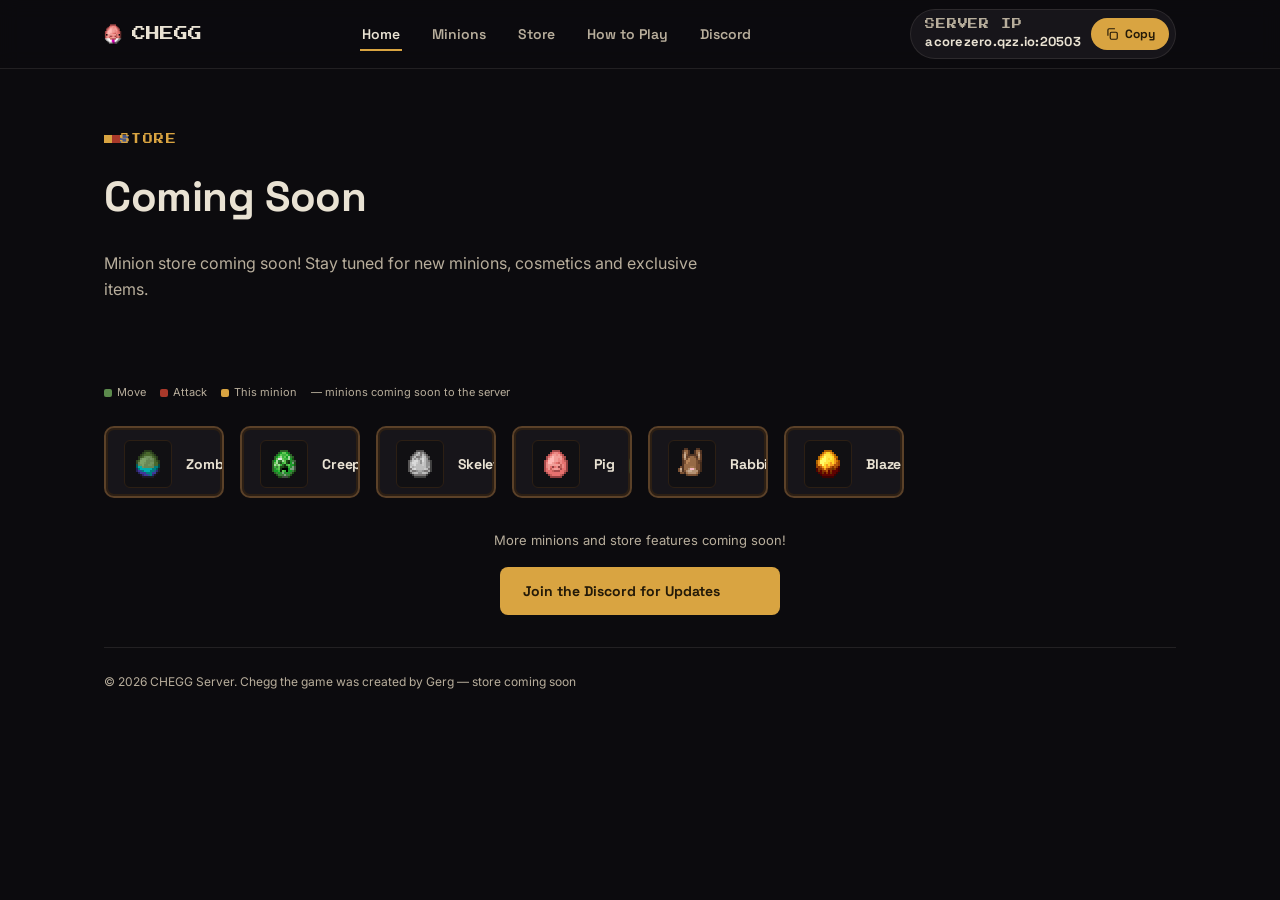
==== coming-soon.html @ 3956e241 "Add coming-soon store page with minion icons" ====
<!DOCTYPE html>
<html lang="en">
<head>
  <meta charset="UTF-8">
  <meta name="viewport" content="width=device-width, initial-scale=1">
  <title>CHEGG — Coming Soon Store</title>
  <link rel="icon" href="src/favicon.png">
  <link rel="preconnect" href="https://fonts.googleapis.com">
  <link href="https://fonts.googleapis.com/css2?family=Press+Start+2P&family=Space+Grotesk:wght@500;700&family=Inter:wght@400;500;600&display=swap" rel="stylesheet">
  <link rel="stylesheet" href="styles.css">
</head>
<body>

<nav class="site-nav">
  <div class="container">
    <a class="brand" href="/"><span class="brand-egg"></span>CHEGG</a>
    <ul class="nav-links">
      <li><a href="/" class="active">Home</a></li>
      <li><a href="minions">Minions</a></li>
      <li><a href="coming-soon">Store</a></li>
      <li><a href="how-to-play">How to Play</a></li>
      <li><a href="discord">Discord</a></li>
    </ul>
    <div class="nav-cta">
      <div class="ip-pill">
        <div><div class="ip-label">SERVER IP</div><div class="ip-value">acorezero.qzz.io:20503</div></div>
        <button class="copy-btn" data-copy-ip aria-label="Copy server IP">
          <svg viewBox="0 0 24 24" fill="none" stroke="currentColor" stroke-width="2"><rect x="9" y="9" width="12" height="12" rx="2"/><path d="M5 15V5a2 2 0 0 1 2-2h10"/></svg>
          <span class="copy-label">Copy</span>
        </button>
      </div>
      <button class="nav-toggle" aria-label="Toggle menu">☰</button>
    </div>
  </div>
</nav>

<header style="padding:56px 0 0;">
  <div class="container">
    <span class="eyebrow">STORE</span>
    <h1 style="font-size:clamp(28px,4vw,42px); max-width:700px;">Coming Soon</h1>
    <p style="max-width:640px; font-size:16px;">Minion store coming soon! Stay tuned for new minions, cosmetics and exclusive items.</p>
  </div>
</header>

<section class="section-tight">
  <div class="container">
    <div class="pattern-legend" style="margin-bottom:24px;">
      <span><i style="background:#5c8a4c"></i>Move</span>
      <span><i style="background:#a9392a"></i>Attack</span>
      <span><i style="background:#d9a441"></i>This minion</span>
      <span style="color:var(--cream-dim);">— minions coming soon to the server</span>
    </div>

    <div class="minion-grid" style="grid-template-columns: repeat(auto-fill, minmax(120px, 1fr)); gap: 16px;">
      <div class="minion-card" style="background:var(--panel); border-radius:var(--radius); border:2px solid var(--frame); box-shadow: inset 0 0 0 2px var(--frame-lo); display:flex; flex-direction:column;">
        <div class="m-head" style="padding:12px 18px 8px;">
          <div class="m-icon" style="width:48px; height:48px; border-radius:6px; background:var(--board-a); border:1px solid var(--frame-lo); display:flex; align-items:center; justify-content:center; flex-shrink:0;">
            <img src="src/mob-zombie.png" alt="Zombie minion" loading="lazy" style="width:32px; height:32px; object-fit:contain;">
          </div>
          <h3 class="m-name" style="font-size:14px; margin:0;">Zombie</h3>
          <span class="m-tag tag-offense" style="font-size:9px; margin-top:4px;">Offense</span>
        </div>
      </div>
      <div class="minion-card" style="background:var(--panel); border-radius:var(--radius); border:2px solid var(--frame); box-shadow: inset 0 0 0 2px var(--frame-lo); display:flex; flex-direction:column;">
        <div class="m-head" style="padding:12px 18px 8px;">
          <div class="m-icon" style="width:48px; height:48px; border-radius:6px; background:var(--board-a); border:1px solid var(--frame-lo); display:flex; align-items:center; justify-content:center; flex-shrink:0;">
            <img src="src/mob-creeper.png" alt="Creeper minion" loading="lazy" style="width:32px; height:32px; object-fit:contain;">
          </div>
          <h3 class="m-name" style="font-size:14px; margin:0;">Creeper</h3>
          <span class="m-tag tag-offense" style="font-size:9px; margin-top:4px;">Offense</span>
        </div>
      </div>
      <div class="minion-card" style="background:var(--panel); border-radius:var(--radius); border:2px solid var(--frame); box-shadow: inset 0 0 0 2px var(--frame-lo); display:flex; flex-direction:column;">
        <div class="m-head" style="padding:12px 18px 8px;">
          <div class="m-icon" style="width:48px; height:48px; border-radius:6px; background:var(--board-a); border:1px solid var(--frame-lo); display:flex; align-items:center; justify-content:center; flex-shrink:0;">
            <img src="src/mob-skeleton.png" alt="Skeleton minion" loading="lazy" style="width:32px; height:32px; object-fit:contain;">
          </div>
          <h3 class="m-name" style="font-size:14px; margin:0;">Skeleton</h3>
          <span class="m-tag tag-offense" style="font-size:9px; margin-top:4px;">Offense</span>
        </div>
      </div>
      <div class="minion-card" style="background:var(--panel); border-radius:var(--radius); border:2px solid var(--frame); box-shadow: inset 0 0 0 2px var(--frame-lo); display:flex; flex-direction:column;">
        <div class="m-head" style="padding:12px 18px 8px;">
          <div class="m-icon" style="width:48px; height:48px; border-radius:6px; background:var(--board-a); border:1px solid var(--frame-lo); display:flex; align-items:center; justify-content:center; flex-shrink:0;">
            <img src="src/mob-pig.png" alt="Pig minion" loading="lazy" style="width:32px; height:32px; object-fit:contain;">
          </div>
          <h3 class="m-name" style="font-size:14px; margin:0;">Pig</h3>
          <span class="m-tag tag-support" style="font-size:9px; margin-top:4px;">Support</span>
        </div>
      </div>
      <div class="minion-card" style="background:var(--panel); border-radius:var(--radius); border:2px solid var(--frame); box-shadow: inset 0 0 0 2px var(--frame-lo); display:flex; flex-direction:column;">
        <div class="m-head" style="padding:12px 18px 8px;">
          <div class="m-icon" style="width:48px; height:48px; border-radius:6px; background:var(--board-a); border:1px solid var(--frame-lo); display:flex; align-items:center; justify-content:center; flex-shrink:0;">
            <img src="src/mob-rabbit.png" alt="Rabbit minion" loading="lazy" style="width:32px; height:32px; object-fit:contain;">
          </div>
          <h3 class="m-name" style="font-size:14px; margin:0;">Rabbit</h3>
          <span class="m-tag tag-support" style="font-size:9px; margin-top:4px;">Support</span>
        </div>
      </div>
      <div class="minion-card" style="background:var(--panel); border-radius:var(--radius); border:2px solid var(--frame); box-shadow: inset 0 0 0 2px var(--frame-lo); display:flex; flex-direction:column;">
        <div class="m-head" style="padding:12px 18px 8px;">
          <div class="m-icon" style="width:48px; height:48px; border-radius:6px; background:var(--board-a); border:1px solid var(--frame-lo); display:flex; align-items:center; justify-content:center; flex-shrink:0;">
            <img src="src/mob-blaze.png" alt="Blaze minion" loading="lazy" style="width:32px; height:32px; object-fit:contain;">
          </div>
          <h3 class="m-name" style="font-size:14px; margin:0;">Blaze</h3>
          <span class="m-tag tag-offense" style="font-size:9px; margin-top:4px;">Offense</span>
        </div>
      </div>
    </div>

    <div style="margin:32px 0; text-align:center;">
      <p style="font-size:13px; color:var(--cream-dim); margin-bottom:16px;">More minions and store features coming soon!</p>
      <button class="btn btn-primary" style="width:100%; max-width:280px; padding:14px 22px;">Join the Discord for Updates</button>
    </div>

    <footer style="margin-top:32px; padding-top:24px; border-top:1px solid var(--line); font-size:12px; color:var(--cream-dim);">
      © 2026 CHEGG Server. Chegg the game was created by Gerg — store coming soon
    </footer>
  </div>
</section>

<script src="minions-data.js"></script>
<script src="app.js"></script>
</body>
</html>
---- styles.css ----
/* ============================================================
   CHEGG — Official Server
   Design tokens grounded in the game's own materials:
   the checkerboard, red/blue spawn zones, item frames, mana. */

:root{
  --void:      #0c0b0e;
  --panel:     #17151a;
  --panel-2:   #1e1b21;
  --board-a:   #111013;
  --board-b:   #1d1a20;
  --cream:     #e9e2d3;
  --cream-dim: #b8ae9c;
  --red:       #a9392a;
  --red-dim:   #6e2a20;
  --blue:      #48598c;
  --blue-dim:  #333f63;
  --amber:     #d9a441;
  --amber-hi:  #f2c369;
  --green:     #5c8a4c;
  --frame:     #5b4128;
  --frame-lo:  #2c1f14;
  --line:      rgba(233,226,211,0.10);
  --shadow:    0 20px 50px rgba(0,0,0,0.45);
  --radius:    10px;
  --font-pixel: "Press Start 2P", monospace;
  --font-head:  "Space Grotesk", sans-serif;
  --font-body:  "Inter", sans-serif;
}

*{box-sizing:border-box;}
html{scroll-behavior:smooth;}
body{
  margin:0;
  background:var(--void);
  color:var(--cream);
  font-family:var(--font-body);
  font-size:16px;
  line-height:1.6;
  -webkit-font-smoothing:antialiased;
}
img{max-width:100%;display:block;}
a{color:inherit;text-decoration:none;}
h1,h2,h3,h4{font-family:var(--font-head);margin:0 0 .5em;font-weight:700;letter-spacing:-0.01em;}
p{margin:0 0 1em;color:var(--cream-dim);} 
.container{max-width:1120px;margin:0 auto;padding:0 24px;} 
.eyebrow{
  font-family:var(--font-pixel);
  font-size:10px;
  letter-spacing:.14em;
  color:var(--amber);
  display:inline-flex;
  align-items:center;
  gap:8px;
  margin-bottom:16px;
}
.eyebrow::before{
  content:"";
  width:8px;height:8px;
  background:var(--amber);
  box-shadow:8px 0 0 var(--red), 16px 0 0 var(--blue);
}
:focus-visible{outline:2px solid var(--amber-hi);outline-offset:3px;}
@media (prefers-reduced-motion: reduce){
  *{animation-duration:.001ms !important; transition-duration:.001ms !important;}
}

/* ---------- checkerboard texture ---------- */
.checker{
  background-image:
    repeating-conic-gradient(var(--board-b) 0% 25%, var(--board-a) 0% 50%);
  background-size: 44px 44px;
}
.checker-strip{
  height:14px;
  background-image: repeating-linear-gradient(90deg, var(--red) 0 22px, var(--red-dim) 22px 44px);
}
.checker-strip.blue{
  background-image: repeating-linear-gradient(90deg, var(--blue) 0 22px, var(--blue-dim) 22px 44px);
}

/* ---------- nav ---------- */
.site-nav{
  position:sticky; top:0; z-index:50;
  background:rgba(12,11,14,0.86);
  backdrop-filter:blur(10px);
  border-bottom:1px solid var(--line);
}
.site-nav .container{
  display:flex; align-items:center; justify-content:space-between;
  height:68px; gap:20px;
}
.brand{
  display:flex; align-items:center; gap:10px;
  font-family:var(--font-pixel); font-size:14px; color:var(--cream);
}
.brand-egg{
  width:18px;height:22px;border-radius:60% 60% 55% 55%;
  background-image: url('src/favicon.png');
  background-size: cover;
  background-position: center;
  background-repeat: no-repeat;
  box-shadow:inset -2px -2px 0 rgba(0,0,0,.35);
}
.nav-links{display:flex; align-items:center; gap:28px; list-style:none; margin:0; padding:0;}
.nav-links a{
  font-family:var(--font-head); font-size:14px; font-weight:600;
  color:var(--cream-dim); padding:6px 2px; border-bottom:2px solid transparent;
  transition:color .15s ease, border-color .15s ease;
}
.nav-links a:hover, .nav-links a.active{color:var(--cream); border-color:var(--amber);} 
.nav-cta{display:flex; align-items:center; gap:10px;}
.nav-toggle{display:none; background:none; border:1px solid var(--line); color:var(--cream); width:40px;height:40px;border-radius:8px; cursor:pointer;}

.ip-pill{
  display:flex; align-items:center; gap:10px;
  background:var(--panel); border:1px solid var(--line);
  border-radius:999px; padding:6px 6px 6px 14px;
}
.ip-pill .ip-value{font-family:var(--font-head); font-weight:700; font-size:13px; letter-spacing:.02em;}
.ip-pill .ip-label{font-size:10px; color:var(--cream-dim); font-family:var(--font-pixel); letter-spacing:.08em;}
.copy-btn{
  border:none; cursor:pointer; border-radius:999px;
  background:var(--amber); color:#241a08; font-weight:700; font-size:12px;
  padding:8px 14px; display:flex; align-items:center; gap:6px;
  transition:background .15s ease, transform .1s ease;
  font-family:var(--font-head);
}
.copy-btn:hover{background:var(--amber-hi);} 
.copy-btn:active{transform:scale(.96);} 
.copy-btn svg{width:14px;height:14px;}

/* ---------- buttons ---------- */
.btn{
  display:inline-flex; align-items:center; gap:8px;
  font-family:var(--font-head); font-weight:700; font-size:14px;
  padding:13px 22px; border-radius:8px; cursor:pointer; border:1px solid transparent;
  transition:transform .12s ease, background .15s ease, border-color .15s ease;
}
.btn:hover{transform:translateY(-2px);} 
.btn-primary{background:var(--amber); color:#241a08;} 
.btn-primary:hover{background:var(--amber-hi);} 
.btn-green{background:var(--green); color:#241a08;} 
.btn-green:hover{background:darken(var(--green), 10%);} 
.btn-ghost{background:transparent; border-color:var(--line); color:var(--cream);} 
.btn-ghost:hover{border-color:var(--cream-dim);} 
.btn-discord{background:#2b2f4a; color:#c9cdf5; border-color:#3b4070;} 
.btn-discord:hover{background:#343a5c;}

/* ---------- hero ---------- */
.hero{
  position:relative; overflow:hidden;
  padding:96px 0 32px;
  border-bottom:1px solid var(--line);
}
.hero::before{
  content:""; position:absolute; inset:0;
  background-image: repeating-conic-gradient(var(--board-b) 0% 25%, var(--board-a) 0% 50%);
  background-size: 52px 52px;
  opacity:.35;
  mask-image: radial-gradient(ellipse 80% 60% at 50% 0%, black, transparent 75%);
}
.hero .container{position:relative;} 
.hero-title{
  font-family:var(--font-pixel);
  font-size:clamp(30px, 6vw, 58px);
  line-height:1.25;
  color:var(--cream);
  margin:0 0 22px;
  text-shadow: 4px 4px 0 var(--red-dim), 8px 8px 0 rgba(0,0,0,.4);
}
.hero-sub{font-size:19px; max-width:640px; color:var(--cream-dim);} 
.hero-note{font-size:14px; color:var(--cream-dim); max-width:600px;} 
.hero-actions{display:flex; flex-wrap:wrap; gap:14px; margin:32px 0 8px;} 
.hero-ip{
  display:inline-flex; align-items:center; gap:16px;
  background:var(--panel); border:1px solid var(--line); border-radius:10px;
  padding:16px 20px; margin-bottom:28px;
}
.hero-ip .ip-value{font-family:var(--font-head); font-size:22px; font-weight:700;} 
.ip-secondary{
  font-size:11px;
  color:var(--cream-dim);
  margin-left:8px;
}
.ip-tertiary{
  font-size:11px;
  color:var(--amber);
  margin-left:8px;
} 

/* ---------- sections ---------- */
section{padding:76px 0;} 
.section-tight{padding:56px 0;} 
.section-head{max-width:680px; margin-bottom:44px;} 
.section-head h2{font-size:clamp(24px,3.4vw,36px);} 
.grid-3{display:grid; grid-template-columns:repeat(3,1fr); gap:22px;} 
.grid-2{display:grid; grid-template-columns:1.1fr .9fr; gap:40px; align-items:center;} 
@media (max-width:860px){
  .grid-3{grid-template-columns:1fr;} 
  .grid-2{grid-template-columns:1fr;} 
}

/* ---------- item-frame card ---------- */
.frame-card{
  position:relative;
  background:var(--panel);
  border-radius:var(--radius);
  padding:22px;
  border:2px solid var(--frame);
  box-shadow: inset 0 0 0 2px var(--frame-lo), var(--shadow);
}
.frame-card h3{font-size:18px; margin-bottom:8px;} 
.frame-card p{margin-bottom:0; font-size:14px;} 
.frame-icon{
  width:44px;height:44px; border-radius:6px;
  background:var(--board-a);
  border:1px solid var(--frame-lo);
  display:flex; align-items:center; justify-content:center;
  margin-bottom:16px;
}

/* ---------- video ---------- */
.video-wrap{
  position:relative; border-radius:14px; overflow:hidden;
  border:2px solid var(--frame); box-shadow:var(--shadow);
  aspect-ratio:16/9; background:#000;
}
.video-wrap iframe{width:100%;height:100%;border:0;} 
.video-credit{margin-top:14px; font-size:13px; color:var(--cream-dim);} 

/* ---------- footer ---------- */
footer{border-top:1px solid var(--line); padding:52px 0 40px;} 
.footer-grid{display:grid; grid-template-columns:1.4fr 1fr 1fr; gap:32px; margin-bottom:36px;} 
@media (max-width:760px){.footer-grid{grid-template-columns:1fr;}} 
.footer-col h4{font-size:13px; color:var(--cream-dim); font-family:var(--font-pixel); letter-spacing:.06em; margin-bottom:16px;} 
.footer-col ul{list-style:none; margin:0; padding:0; display:flex; flex-direction:column; gap:10px;} 
.footer-col a{font-size:14px; color:var(--cream-dim);} 
.footer-col a:hover{color:var(--cream);} 
.footer-bottom{
  display:flex; justify-content:space-between; align-items:center; flex-wrap:wrap; gap:12px;
  padding-top:24px; border-top:1px solid var(--line);
  font-size:13px; color:var(--cream-dim);
}
.badge-official{
  display:inline-flex; align-items:center; gap:3px;
  background:var(--panel-2); border:1px solid var(--line); border-radius:999px;
  padding:5px 12px; font-size:12px; font-weight:700; color:var(--amber-hi);
  font-family:var(--font-head);
}
.badge-official svg{width:14px;height:14px;} 

/* ---------- doc / rules layout ---------- */
.doc-layout{display:grid; grid-template-columns:220px 1fr; gap:48px; align-items:start;} 
@media (max-width:860px){.doc-layout{grid-template-columns:1fr;}} 
.doc-toc{
  position:sticky; top:88px;
  border:1px solid var(--line); border-radius:10px; padding:18px;
  background:var(--panel);
}
.doc-toc h4{font-size:11px; font-family:var(--font-pixel); color:var(--cream-dim); letter-spacing:.08em; margin-bottom:12px;} 
.doc-toc ul{list-style:none; margin:0; padding:0; display:flex; flex-direction:column; gap:10px;} 
.doc-toc a{font-size:13.5px; color:var(--cream-dim);} 
.doc-toc a:hover, .doc-toc a.active{color:var(--amber-hi);} 
.doc-section{margin-bottom:56px; scroll-margin-top:90px;} 
.doc-section h2{font-size:24px; display:flex; align-items:center; gap:12px;} 
.doc-section h2 .num{font-family:var(--font-pixel); font-size:12px; color:var(--amber); border:1px solid var(--frame); padding:4px 8px; border-radius:6px;} 
.callout{
  border-left:3px solid var(--amber); background:var(--panel);
  border-radius:0 8px 8px 0; padding:14px 18px; font-size:14px; color:var(--cream-dim);
  margin:18px 0;
}
.callout strong{color:var(--cream);} 
.doc-img{
  border-radius:10px; border:2px solid var(--frame); overflow:hidden;
  margin:18px 0; background:var(--board-a); box-shadow:var(--shadow);
}
.doc-img img{width:100%; display:block;} 
.doc-img .cap{padding:10px 14px; font-size:12.5px; color:var(--cream-dim); background:var(--panel-2);} 
table.rules-table{width:100%; border-collapse:collapse; font-size:14px; margin:16px 0;} 
table.rules-table th, table.rules-table td{text-align:left; padding:10px 12px; border-bottom:1px solid var(--line);} 
table.rules-table th{color:var(--cream-dim); font-family:var(--font-head); font-size:12.5px; text-transform:uppercase; letter-spacing:.04em;} 

/* ---------- minion cards & pattern grid ---------- */
.filter-bar{display:flex; flex-wrap:wrap; gap:10px; margin-bottom:32px;} 
.filter-chip{
  font-family:var(--font-head); font-size:13px; font-weight:600;
  padding:8px 16px; border-radius:999px; border:1px solid var(--line);
  background:var(--panel); color:var(--cream-dim); cursor:pointer;
}
.filter-chip.active, .filter-chip:hover{border-color:var(--amber); color:var(--cream);} 
.minion-grid{display:grid; grid-template-columns:repeat(3,1fr); gap:20px;} 
@media (max-width:920px){.minion-grid{grid-template-columns:repeat(2,1fr);} }
@media (max-width:600px){.minion-grid{grid-template-columns:1fr;} }
.minion-card{
  background:var(--panel); border-radius:var(--radius); overflow:hidden;
  border:2px solid var(--frame); box-shadow: inset 0 0 0 2px var(--frame-lo);
  display:flex; flex-direction:column;
}
.minion-card .m-head{display:flex; align-items:center; gap:14px; padding:18px 18px 12px;} 
.minion-card .m-icon{
  width:52px; height:52px; border-radius:8px; background:var(--board-a);
  border:1px solid var(--frame-lo); display:flex; align-items:center; justify-content:center; flex-shrink:0;
}
.minion-card .m-icon img{width:36px;height:36px;object-fit:contain;image-rendering:pixelated;} 
.minion-card .m-name{font-size:16px; font-weight:700; margin:0;} 
.minion-card .m-tag{
  display:inline-block; font-size:10.5px; font-family:var(--font-pixel);
  padding:3px 8px; border-radius:5px; margin-top:6px; letter-spacing:.04em;
}
.tag-offense{background:rgba(169,57,42,.25); color:#e79484;} 
.tag-support{background:rgba(92,138,76,.25); color:#a2d18d;} 
.tag-utility{background:rgba(72,89,140,.25); color:#a8b4e8;} 
.tag-defense{background:rgba(217,164,65,.18); color:var(--amber-hi);} 
.tag-king{background:rgba(233,226,211,.14); color:var(--cream);} 
.m-cost{
  margin-left:auto; font-family:var(--font-pixel); font-size:13px;
  color:#241a08; background:var(--amber); border-radius:6px; padding:6px 9px; flex-shrink:0;
}
.m-body{padding:0 18px 18px; display:flex; gap:16px; align-items:flex-start;} 
.m-desc{flex:1; font-size:13px;} 
.m-desc dl{margin:0;} 
.m-desc dt{font-size:10.5px; color:var(--amber); font-family:var(--font-head); font-weight:700; text-transform:uppercase; letter-spacing:.04em; margin-top:10px;} 
.m-desc dt:first-child{margin-top:0;} 
.m-desc dd{margin:2px 0 0; color:var(--cream-dim); font-size:13px;} 
.m-limit{font-size:11.5px; color:var(--cream-dim); border-top:1px dashed var(--line); margin-top:12px; padding-top:10px;} 

.pattern-grid{
  display:grid; grid-template-columns:repeat(7,7px); grid-template-rows:repeat(7,7px);
  gap:1.5px; flex-shrink:0; background:var(--board-a); padding:5px; border-radius:6px;
  border:1px solid var(--frame-lo);
}
.pattern-grid .cell{width:7px;height:7px;background:var(--panel-2);} 
.pattern-grid .cell.move{background:var(--green);} 
.pattern-grid .cell.attack{background:var(--red);} 
.pattern-grid .cell.center{background:var(--amber);} 
.pattern-legend{display:flex; gap:14px; font-size:11px; color:var(--cream-dim); margin-top:10px;} 
.pattern-legend span{display:inline-flex; align-items:center; gap:5px;} 
.pattern-legend i{width:8px;height:8px;border-radius:2px;display:inline-block;} 

/* ---------- gamemode compare ---------- */
.compare{display:grid; grid-template-columns:1fr 1fr; gap:24px;} 
@media (max-width:760px){.compare{grid-template-columns:1fr;}} 
.compare .frame-card ul{margin:0; padding-left:18px; color:var(--cream-dim); font-size:14px;} 
.compare .frame-card li{margin-bottom:8px;} 
.status-pill{font-size:11px; font-family:var(--font-pixel); padding:4px 10px; border-radius:999px; display:inline-block; margin-bottom:14px;} 
.status-live{background:rgba(92,138,76,.22); color:#a2d18d;} 
.status-draft{background:rgba(217,164,65,.2); color:var(--amber-hi);} 

/* ---------- roadmap ---------- */
.roadmap-list{list-style:none; margin:0; padding:0; display:flex; flex-direction:column;} 
.roadmap-list li{
  display:flex; gap:16px; padding:16px 0; border-top:1px solid var(--line);
}
.roadmap-list li:last-child{border-bottom:1px solid var(--line);} 
.roadmap-list .r-num{font-family:var(--font-pixel); font-size:11px; color:var(--amber); flex-shrink:0; width:24px; padding-top:2px;} 
.roadmap-list .r-title{font-weight:700; font-family:var(--font-head); margin-bottom:2px;} 
.roadmap-list .r-desc{font-size:13.5px; color:var(--cream-dim); margin:0;} 

@media (max-width:760px){
  .nav-links{display:none;} 
  .nav-toggle{display:block;} 
  .site-nav.open .nav-links{
    display:flex; flex-direction:column; position:absolute; top:68px; left:0; right:0;
    background:var(--void); border-bottom:1px solid var(--line); padding:16px 24px; gap:16px;
  }
  .grid-3{grid-template-columns:1fr;} 
}
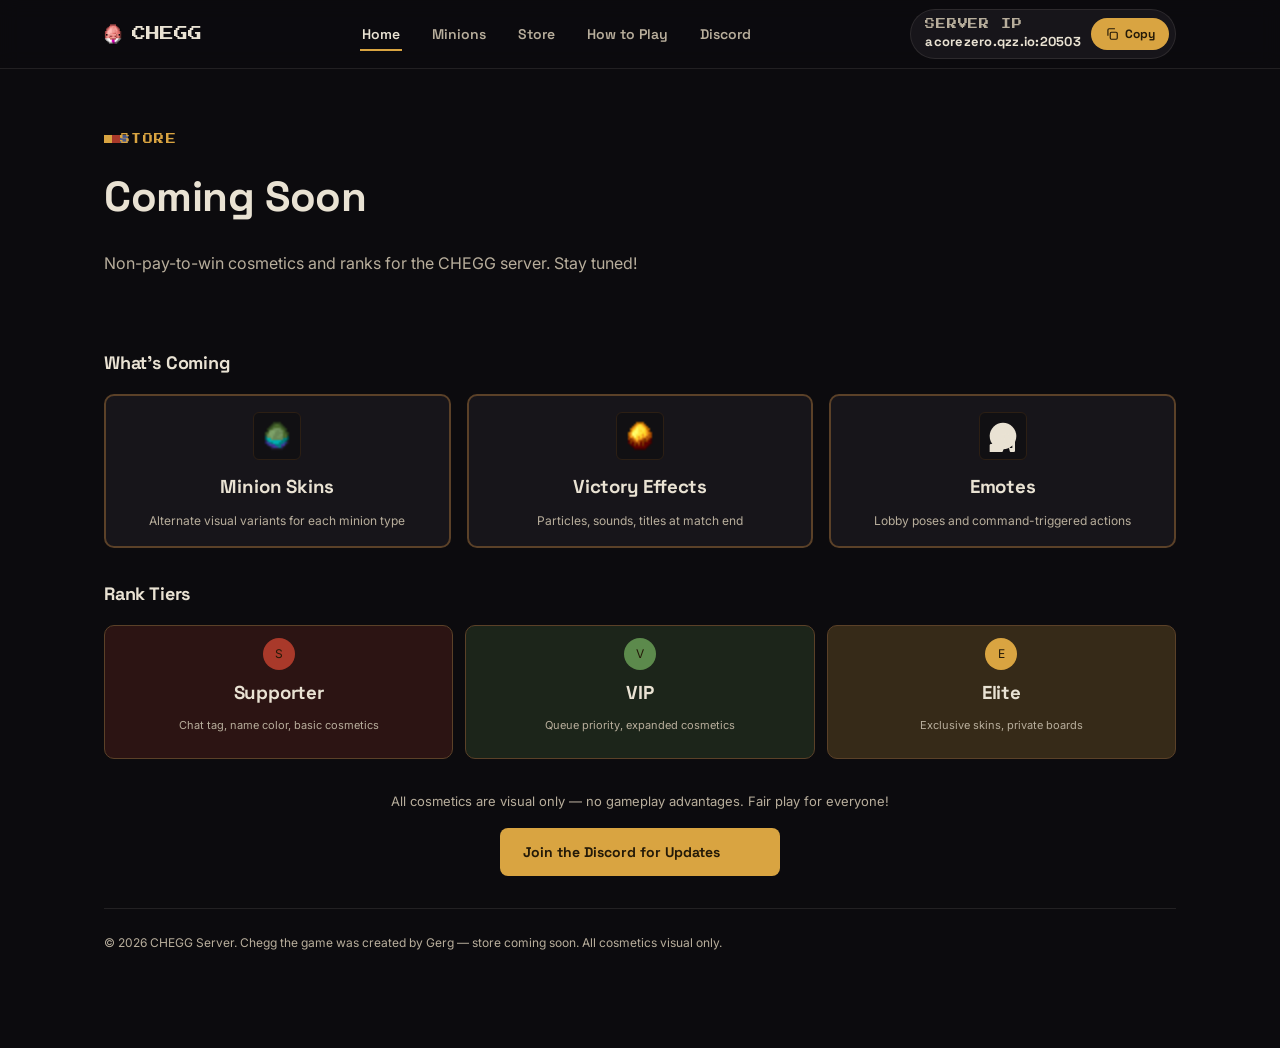
==== commit 1171f40d: "Redesign coming-soon store with cosmetics and rank tiers per monetization plan" ====
--- a/coming-soon.html
+++ b/coming-soon.html
@@ -38,83 +38,66 @@
   <div class="container">
     <span class="eyebrow">STORE</span>
     <h1 style="font-size:clamp(28px,4vw,42px); max-width:700px;">Coming Soon</h1>
-    <p style="max-width:640px; font-size:16px;">Minion store coming soon! Stay tuned for new minions, cosmetics and exclusive items.</p>
+    <p style="max-width:640px; font-size:16px;">Non-pay-to-win cosmetics and ranks for the CHEGG server. Stay tuned!</p>
   </div>
 </header>
 
 <section class="section-tight">
   <div class="container">
-    <div class="pattern-legend" style="margin-bottom:24px;">
-      <span><i style="background:#5c8a4c"></i>Move</span>
-      <span><i style="background:#a9392a"></i>Attack</span>
-      <span><i style="background:#d9a441"></i>This minion</span>
-      <span style="color:var(--cream-dim);">— minions coming soon to the server</span>
-    </div>
-
-    <div class="minion-grid" style="grid-template-columns: repeat(auto-fill, minmax(120px, 1fr)); gap: 16px;">
-      <div class="minion-card" style="background:var(--panel); border-radius:var(--radius); border:2px solid var(--frame); box-shadow: inset 0 0 0 2px var(--frame-lo); display:flex; flex-direction:column;">
-        <div class="m-head" style="padding:12px 18px 8px;">
-          <div class="m-icon" style="width:48px; height:48px; border-radius:6px; background:var(--board-a); border:1px solid var(--frame-lo); display:flex; align-items:center; justify-content:center; flex-shrink:0;">
-            <img src="src/mob-zombie.png" alt="Zombie minion" loading="lazy" style="width:32px; height:32px; object-fit:contain;">
+    <div style="margin-bottom:32px;">
+      <h2 style="font-size:18px; margin-top:0; margin-bottom:16px;">What's Coming</h2>
+      <div style="display:grid; grid-template-columns:repeat(auto-fit, minmax(180px, 1fr)); gap:16px;">
+        <div style="background:var(--panel); border-radius:var(--radius); border:2px solid var(--frame); padding:16px; text-align:center;">
+          <div style="width:48px; height:48px; border-radius:6px; background:var(--board-a); border:1px solid var(--frame-lo); margin:0 auto 12px; display:flex; align-items:center; justify-content:center;">
+            <img src="src/mob-zombie.png" alt="Minion skin" loading="lazy" style="width:32px; height:32px; object-fit:contain;">
           </div>
-          <h3 class="m-name" style="font-size:14px; margin:0;">Zombie</h3>
-          <span class="m-tag tag-offense" style="font-size:9px; margin-top:4px;">Offense</span>
+          <h3>Minion Skins</h3>
+          <p style="font-size:12px; color:var(--cream-dim); margin:8px 0 0;">Alternate visual variants for each minion type</p>
         </div>
-      </div>
-      <div class="minion-card" style="background:var(--panel); border-radius:var(--radius); border:2px solid var(--frame); box-shadow: inset 0 0 0 2px var(--frame-lo); display:flex; flex-direction:column;">
-        <div class="m-head" style="padding:12px 18px 8px;">
-          <div class="m-icon" style="width:48px; height:48px; border-radius:6px; background:var(--board-a); border:1px solid var(--frame-lo); display:flex; align-items:center; justify-content:center; flex-shrink:0;">
-            <img src="src/mob-creeper.png" alt="Creeper minion" loading="lazy" style="width:32px; height:32px; object-fit:contain;">
+        <div style="background:var(--panel); border-radius:var(--radius); border:2px solid var(--frame); padding:16px; text-align:center;">
+          <div style="width:48px; height:48px; border-radius:6px; background:var(--board-a); border:1px solid var(--frame-lo); margin:0 auto 12px; display:flex; align-items:center; justify-content:center;">
+            <img src="src/mob-blaze.png" alt="Victory effect" loading="lazy" style="width:32px; height:32px; object-fit:contain;">
           </div>
-          <h3 class="m-name" style="font-size:14px; margin:0;">Creeper</h3>
-          <span class="m-tag tag-offense" style="font-size:9px; margin-top:4px;">Offense</span>
+          <h3>Victory Effects</h3>
+          <p style="font-size:12px; color:var(--cream-dim); margin:8px 0 0;">Particles, sounds, titles at match end</p>
         </div>
-      </div>
-      <div class="minion-card" style="background:var(--panel); border-radius:var(--radius); border:2px solid var(--frame); box-shadow: inset 0 0 0 2px var(--frame-lo); display:flex; flex-direction:column;">
-        <div class="m-head" style="padding:12px 18px 8px;">
-          <div class="m-icon" style="width:48px; height:48px; border-radius:6px; background:var(--board-a); border:1px solid var(--frame-lo); display:flex; align-items:center; justify-content:center; flex-shrink:0;">
-            <img src="src/mob-skeleton.png" alt="Skeleton minion" loading="lazy" style="width:32px; height:32px; object-fit:contain;">
-          </div>
-          <h3 class="m-name" style="font-size:14px; margin:0;">Skeleton</h3>
-          <span class="m-tag tag-offense" style="font-size:9px; margin-top:4px;">Offense</span>
-        </div>
-      </div>
-      <div class="minion-card" style="background:var(--panel); border-radius:var(--radius); border:2px solid var(--frame); box-shadow: inset 0 0 0 2px var(--frame-lo); display:flex; flex-direction:column;">
-        <div class="m-head" style="padding:12px 18px 8px;">
-          <div class="m-icon" style="width:48px; height:48px; border-radius:6px; background:var(--board-a); border:1px solid var(--frame-lo); display:flex; align-items:center; justify-content:center; flex-shrink:0;">
-            <img src="src/mob-pig.png" alt="Pig minion" loading="lazy" style="width:32px; height:32px; object-fit:contain;">
-          </div>
-          <h3 class="m-name" style="font-size:14px; margin:0;">Pig</h3>
-          <span class="m-tag tag-support" style="font-size:9px; margin-top:4px;">Support</span>
-        </div>
-      </div>
-      <div class="minion-card" style="background:var(--panel); border-radius:var(--radius); border:2px solid var(--frame); box-shadow: inset 0 0 0 2px var(--frame-lo); display:flex; flex-direction:column;">
-        <div class="m-head" style="padding:12px 18px 8px;">
-          <div class="m-icon" style="width:48px; height:48px; border-radius:6px; background:var(--board-a); border:1px solid var(--frame-lo); display:flex; align-items:center; justify-content:center; flex-shrink:0;">
-            <img src="src/mob-rabbit.png" alt="Rabbit minion" loading="lazy" style="width:32px; height:32px; object-fit:contain;">
-          </div>
-          <h3 class="m-name" style="font-size:14px; margin:0;">Rabbit</h3>
-          <span class="m-tag tag-support" style="font-size:9px; margin-top:4px;">Support</span>
-        </div>
-      </div>
-      <div class="minion-card" style="background:var(--panel); border-radius:var(--radius); border:2px solid var(--frame); box-shadow: inset 0 0 0 2px var(--frame-lo); display:flex; flex-direction:column;">
-        <div class="m-head" style="padding:12px 18px 8px;">
-          <div class="m-icon" style="width:48px; height:48px; border-radius:6px; background:var(--board-a); border:1px solid var(--frame-lo); display:flex; align-items:center; justify-content:center; flex-shrink:0;">
-            <img src="src/mob-blaze.png" alt="Blaze minion" loading="lazy" style="width:32px; height:32px; object-fit:contain;">
-          </div>
-          <h3 class="m-name" style="font-size:14px; margin:0;">Blaze</h3>
-          <span class="m-tag tag-offense" style="font-size:9px; margin-top:4px;">Offense</span>
+        <div style="background:var(--panel); border-radius:var(--radius); border:2px solid var(--frame); padding:16px; text-align:center;">
+          <div style="width:48px; height:48px; border-radius:6px; background:var(--board-a); border:1px solid var(--frame-lo); margin:0 auto 12px; display:flex; align-items:center; justify-content:center;">
+            <svg width="32" height="32" viewBox="0 0 24 24" fill="currentColor"><path d="M12 2C6.48 2 2 6.48 2 12s4.48 10 10 10 10-4.48 10-10S17.52 2 12 2z"/><path d="M9 17h6v2h-6v-2zm5-7h2v2h-2v-2zm-5 7h2v2h-2v-2zm7-5h2v2h-2V7zm-7 5h2v2h-2v2zm2 2v2h2V5h-2v2zm4-3c0-.55-.45-1-1-1H7c-.55 0-1 .45-1 1v2H3c-.55 0-1 .45-1 1v8c0 .55.45 1 1 1h2v2h2v-2h-2v2h2v-2h2v2h-2v2h2v-2zm-2-5h-2V7h2v2zm0 4h-2v2h2v-2zm4 8c0 .55.45 1 1 1h2c.55 0 1-.45 1-1v-8c0-.55-.45-1-1-1h-2c-.55 0-1 .45-1 1v2h-2v-2zm2-2h-2v-2h2v2z"/></div>
+          <h3>Emotes</h3>
+          <p style="font-size:12px; color:var(--cream-dim); margin:8px 0 0;">Lobby poses and command-triggered actions</p>
         </div>
       </div>
     </div>
 
-    <div style="margin:32px 0; text-align:center;">
-      <p style="font-size:13px; color:var(--cream-dim); margin-bottom:16px;">More minions and store features coming soon!</p>
+    <div style="margin-bottom:32px;">
+      <h2 style="font-size:18px; margin-top:0; margin-bottom:16px;">Rank Tiers</h2>
+      <div style="display:grid; grid-template-columns:repeat(auto-fit, minmax(140px, 1fr)); gap:12px;">
+        <div style="background:rgba(169,57,42,.2); border-radius:var(--radius); border:1px solid var(--frame); padding:12px; text-align:center;">
+          <div style="width:32px; height:32px; background:var(--red); border-radius:50%; margin:0 auto 8px; display:flex; align-items:center; justify-content:center; font-size:12px; color:#241a08;">S</div>
+          <h3>Supporter</h3>
+          <p style="font-size:11px; color:var(--cream-dim);">Chat tag, name color, basic cosmetics</p>
+        </div>
+        <div style="background:rgba(92,138,76,.2); border-radius:var(--radius); border:1px solid var(--frame); padding:12px; text-align:center;">
+          <div style="width:32px; height:32px; background:var(--green); border-radius:50%; margin:0 auto 8px; display:flex; align-items:center; justify-content:center; font-size:12px; color:#241a08;">V</div>
+          <h3>VIP</h3>
+          <p style="font-size:11px; color:var(--cream-dim);">Queue priority, expanded cosmetics</p>
+        </div>
+        <div style="background:rgba(217,164,65,.2); border-radius:var(--radius); border:1px solid var(--frame); padding:12px; text-align:center;">
+          <div style="width:32px; height:32px; background:var(--amber); border-radius:50%; margin:0 auto 8px; display:flex; align-items:center; justify-content:center; font-size:12px; color:#241a08;">E</div>
+          <h3>Elite</h3>
+          <p style="font-size:11px; color:var(--cream-dim);">Exclusive skins, private boards</p>
+        </div>
+      </div>
+    </div>
+
+    <div style="text-align:center; margin:32px 0;">
+      <p style="font-size:13px; color:var(--cream-dim); margin-bottom:16px;">All cosmetics are visual only — no gameplay advantages. Fair play for everyone!</p>
       <button class="btn btn-primary" style="width:100%; max-width:280px; padding:14px 22px;">Join the Discord for Updates</button>
     </div>
 
     <footer style="margin-top:32px; padding-top:24px; border-top:1px solid var(--line); font-size:12px; color:var(--cream-dim);">
-      © 2026 CHEGG Server. Chegg the game was created by Gerg — store coming soon
+      © 2026 CHEGG Server. Chegg the game was created by Gerg — store coming soon. All cosmetics visual only.
     </footer>
   </div>
 </section>
